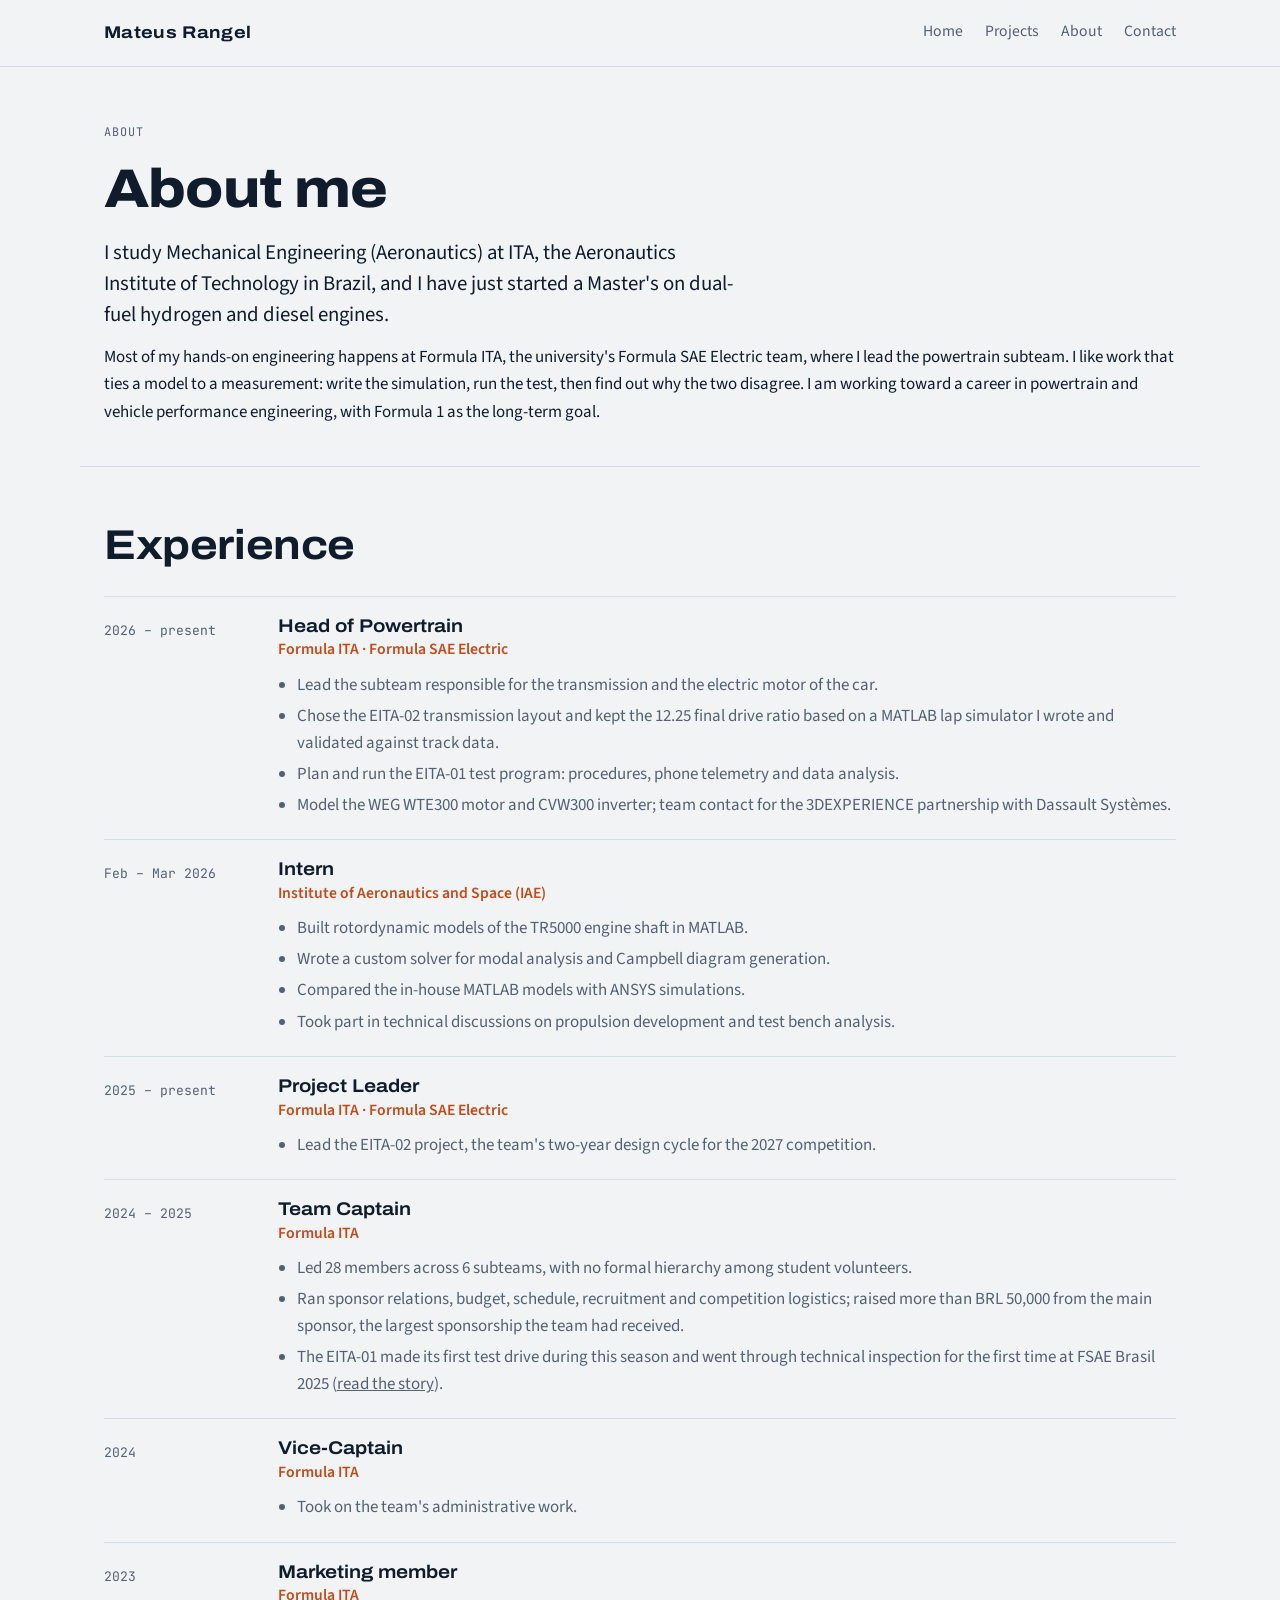
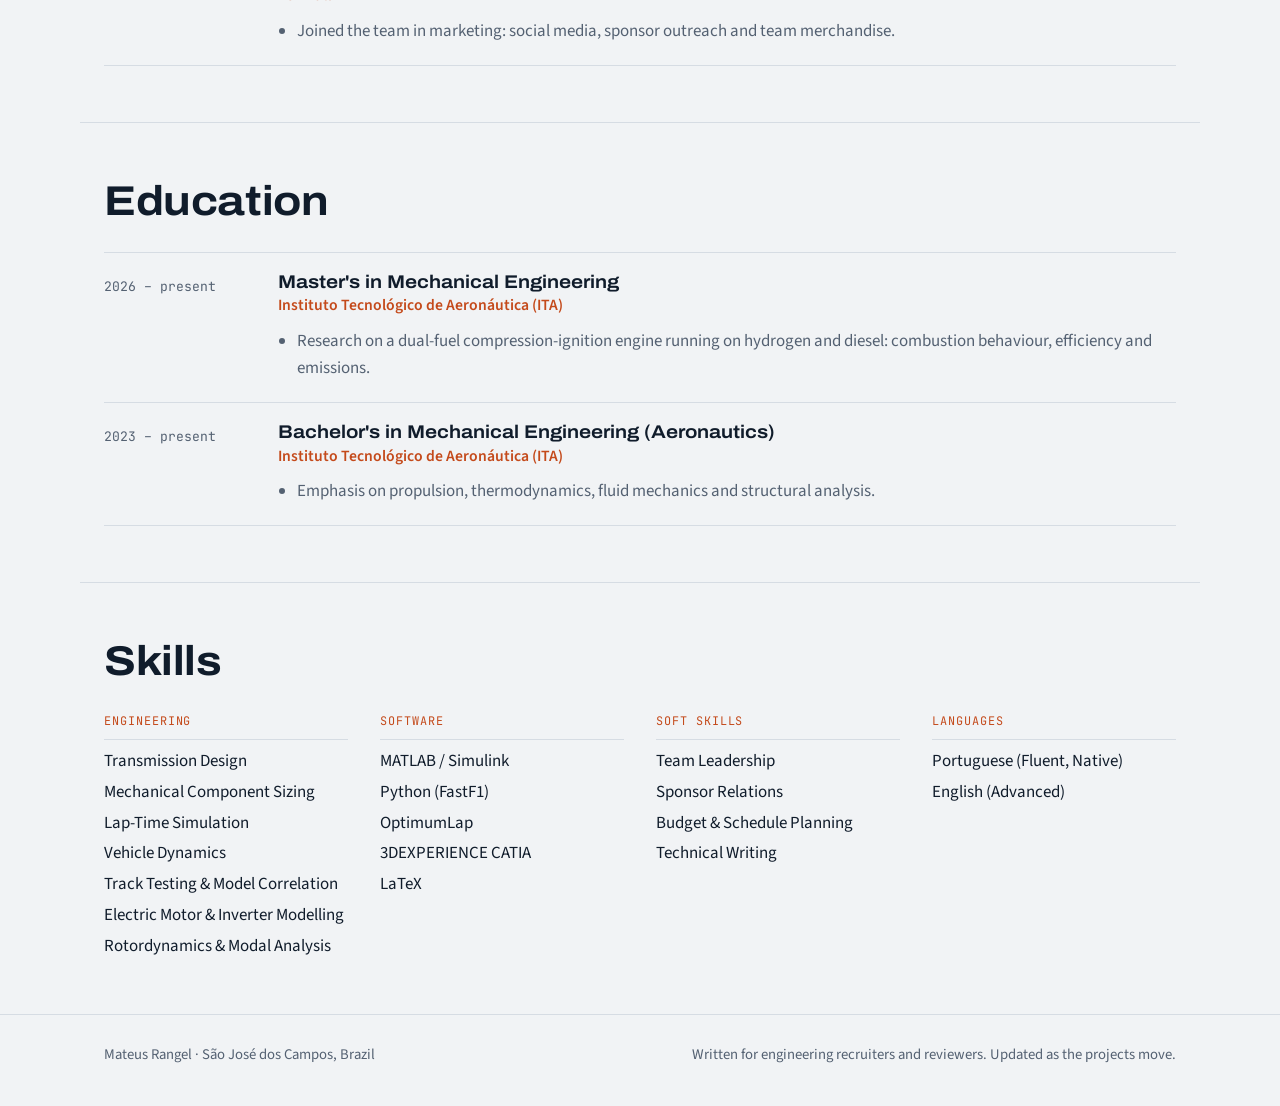
==== about.html @ 41fef6cf "Página da capitania e FSAE Brasil 2025, gráficos refeitos e nome sem ícone - Novo card e página proj" ====
<!DOCTYPE html>
<html lang="en">
<head>
  <meta charset="UTF-8">
  <meta name="viewport" content="width=device-width, initial-scale=1, viewport-fit=cover">
  <title>About | Mateus Rangel</title>
  <meta name="description" content="About Mateus Rangel: experience, education and skills in powertrain and vehicle performance engineering.">
  <link rel="preconnect" href="https://fonts.googleapis.com">
  <link rel="preconnect" href="https://fonts.gstatic.com" crossorigin>
  <link rel="stylesheet" href="https://fonts.googleapis.com/css2?family=Archivo:wdth,wght@100..125,400..800&family=JetBrains+Mono:wght@400;500&family=Source+Sans+3:wght@400;600&display=swap">
  <link rel="stylesheet" href="css/style.css">
</head>
<body>
  <header class="site-header">
    <div class="wrap nav">
      <a class="brand" href="index.html" data-nav>
        <span>Mateus Rangel</span>
      </a>
      <button class="nav-toggle" type="button" aria-expanded="false" aria-controls="nav-links">Menu</button>
      <nav class="nav-links" id="nav-links" aria-label="Main">
        <a href="index.html" data-nav>Home</a>
        <a href="projects.html" data-nav>Projects</a>
        <a href="about.html" data-nav>About</a>
        <a href="contact.html" data-nav>Contact</a>
      </nav>
    </div>
  </header>

  <main>
    <section class="wrap p-banner">
      <p class="label">About</p>
      <h1>About me</h1>
      <div class="prose">
        <p class="lead">I study Mechanical Engineering (Aeronautics) at ITA, the Aeronautics Institute of Technology in Brazil, and I have just started a Master's on dual-fuel hydrogen and diesel engines.</p>
        <p>Most of my hands-on engineering happens at Formula ITA, the university's Formula SAE Electric team, where I lead the powertrain subteam. I like work that ties a model to a measurement: write the simulation, run the test, then find out why the two disagree. I am working toward a career in powertrain and vehicle performance engineering, with Formula 1 as the long-term goal.</p>
      </div>
    </section>

    <section class="wrap section" aria-labelledby="exp">
      <h2 id="exp">Experience</h2>
      <div class="timeline">
        <article class="tl-item">
          <span class="when">2026 – present</span>
          <div>
            <h3>Head of Powertrain</h3>
            <span class="org">Formula ITA · Formula SAE Electric</span>
            <ul>
              <li>Lead the subteam responsible for the transmission and the electric motor of the car.</li>
              <li>Chose the EITA-02 transmission layout and kept the 12.25 final drive ratio based on a MATLAB lap simulator I wrote and validated against track data.</li>
              <li>Plan and run the EITA-01 test program: procedures, phone telemetry and data analysis.</li>
              <li>Model the WEG WTE300 motor and CVW300 inverter; team contact for the 3DEXPERIENCE partnership with Dassault Systèmes.</li>
            </ul>
          </div>
        </article>
        <article class="tl-item">
          <span class="when">Feb – Mar 2026</span>
          <div>
            <h3>Intern</h3>
            <span class="org">Institute of Aeronautics and Space (IAE)</span>
            <ul>
              <li>Built rotordynamic models of the TR5000 engine shaft in MATLAB.</li>
              <li>Wrote a custom solver for modal analysis and Campbell diagram generation.</li>
              <li>Compared the in-house MATLAB models with ANSYS simulations.</li>
              <li>Took part in technical discussions on propulsion development and test bench analysis.</li>
            </ul>
          </div>
        </article>
        <article class="tl-item">
          <span class="when">2025 – present</span>
          <div>
            <h3>Project Leader</h3>
            <span class="org">Formula ITA · Formula SAE Electric</span>
            <ul>
              <li>Lead the EITA-02 project, the team's two-year design cycle for the 2027 competition.</li>
            </ul>
          </div>
        </article>
        <article class="tl-item">
          <span class="when">2024 – 2025</span>
          <div>
            <h3>Team Captain</h3>
            <span class="org">Formula ITA</span>
            <ul>
              <li>Led 28 members across 6 subteams, with no formal hierarchy among student volunteers.</li>
              <li>Ran sponsor relations, budget, schedule, recruitment and competition logistics; raised more than BRL 50,000 from the main sponsor, the largest sponsorship the team had received.</li>
              <li>The EITA-01 made its first test drive during this season and went through technical inspection for the first time at FSAE Brasil 2025 (<a href="project-fsae-2025.html" data-nav>read the story</a>).</li>
            </ul>
          </div>
        </article>
        <article class="tl-item">
          <span class="when">2024</span>
          <div>
            <h3>Vice-Captain</h3>
            <span class="org">Formula ITA</span>
            <ul>
              <li>Took on the team's administrative work.</li>
            </ul>
          </div>
        </article>
        <article class="tl-item">
          <span class="when">2023</span>
          <div>
            <h3>Marketing member</h3>
            <span class="org">Formula ITA</span>
            <ul>
              <li>Joined the team in marketing: social media, sponsor outreach and team merchandise.</li>
            </ul>
          </div>
        </article>
      </div>
    </section>

    <section class="wrap section" aria-labelledby="edu">
      <h2 id="edu">Education</h2>
      <div class="timeline">
        <article class="tl-item">
          <span class="when">2026 – present</span>
          <div>
            <h3>Master's in Mechanical Engineering</h3>
            <span class="org">Instituto Tecnológico de Aeronáutica (ITA)</span>
            <ul>
              <li>Research on a dual-fuel compression-ignition engine running on hydrogen and diesel: combustion behaviour, efficiency and emissions.</li>
            </ul>
          </div>
        </article>
        <article class="tl-item">
          <span class="when">2023 – present</span>
          <div>
            <h3>Bachelor's in Mechanical Engineering (Aeronautics)</h3>
            <span class="org">Instituto Tecnológico de Aeronáutica (ITA)</span>
            <ul>
              <li>Emphasis on propulsion, thermodynamics, fluid mechanics and structural analysis.</li>
            </ul>
          </div>
        </article>
      </div>
    </section>

    <section class="wrap section" aria-labelledby="skills">
      <h2 id="skills">Skills</h2>
      <div class="skills">
        <div class="skill-group">
          <span class="label">Engineering</span>
          <ul>
            <li>Transmission Design</li>
            <li>Mechanical Component Sizing</li>
            <li>Lap-Time Simulation</li>
            <li>Vehicle Dynamics</li>
            <li>Track Testing &amp; Model Correlation</li>
            <li>Electric Motor &amp; Inverter Modelling</li>
            <li>Rotordynamics &amp; Modal Analysis</li>
          </ul>
        </div>
        <div class="skill-group">
          <span class="label">Software</span>
          <ul>
            <li>MATLAB / Simulink</li>
            <li>Python (FastF1)</li>
            <li>OptimumLap</li>
            <li>3DEXPERIENCE CATIA</li>
            <li>LaTeX</li>
          </ul>
        </div>
        <div class="skill-group">
          <span class="label">Soft Skills</span>
          <ul>
            <li>Team Leadership</li>
            <li>Sponsor Relations</li>
            <li>Budget &amp; Schedule Planning</li>
            <li>Technical Writing</li>
          </ul>
        </div>
        <div class="skill-group">
          <span class="label">Languages</span>
          <ul>
            <li>Portuguese (Fluent, Native)</li>
            <li>English (Advanced)</li>
          </ul>
        </div>
      </div>
    </section>

    <!-- Certifications: add a section here when ready, using the same .timeline markup. -->
  </main>

  <footer class="site-footer">
    <div class="wrap">
      <span>Mateus Rangel · São José dos Campos, Brazil</span>
      <span>Written for engineering recruiters and reviewers. Updated as the projects move.</span>
    </div>
  </footer>

  <script src="js/site.js"></script>
</body>
</html>
---- css/style.css ----
/* Layout: a data-logger sheet. Quiet paper and ink everywhere, one live telemetry
   panel in the hero, and project pages split into three engineering pillars. */
:root {
  --paper: #f1f3f5;
  --surface: #ffffff;
  --ink: #101c2b;
  --muted: #546172;
  --line: #d6dce3;
  --accent: #c44a1b;      /* torque orange: buttons, links, fast end of the speed map */
  --accent-ink: #ffffff;
  --slow: #2c6aa8;        /* slow end of the speed map */
  --grid: rgba(16, 28, 43, 0.07);
  --shadow: 0 1px 2px rgba(16, 28, 43, 0.06), 0 10px 28px rgba(16, 28, 43, 0.07);

  --font-display: "Archivo", "Arial Narrow", "Helvetica Neue", Arial, sans-serif;
  --font-body: "Source Sans 3", "Segoe UI", "Helvetica Neue", Arial, sans-serif;
  --font-mono: "JetBrains Mono", "Cascadia Mono", Consolas, "Courier New", monospace;

  --step--1: 0.84rem;
  --step-0: 1.06rem;
  --step-1: 1.3rem;
  --step-2: 1.7rem;
  --step-3: clamp(2rem, 3.4vw, 2.6rem);
  --step-4: clamp(2.4rem, 5vw, 3.8rem);

  --max: 1120px;
  --radius: 10px;
}
@media (prefers-color-scheme: dark) {
  :root:not([data-theme="light"]) {
    --paper: #0c121a;
    --surface: #131c27;
    --ink: #e4ebf2;
    --muted: #93a1b2;
    --line: #243142;
    --accent: #ff7d44;
    --accent-ink: #1a0d06;
    --slow: #5b9fe3;
    --grid: rgba(228, 235, 242, 0.06);
    --shadow: 0 1px 2px rgba(0, 0, 0, 0.3), 0 10px 28px rgba(0, 0, 0, 0.35);
    color-scheme: dark;
  }
}
:root[data-theme="dark"] {
  --paper: #0c121a;
  --surface: #131c27;
  --ink: #e4ebf2;
  --muted: #93a1b2;
  --line: #243142;
  --accent: #ff7d44;
  --accent-ink: #1a0d06;
  --slow: #5b9fe3;
  --grid: rgba(228, 235, 242, 0.06);
  --shadow: 0 1px 2px rgba(0, 0, 0, 0.3), 0 10px 28px rgba(0, 0, 0, 0.35);
  color-scheme: dark;
}

*, *::before, *::after { box-sizing: border-box; }
html { scroll-behavior: smooth; }
body {
  margin: 0;
  background: var(--paper);
  color: var(--ink);
  font-family: var(--font-body);
  font-size: var(--step-0);
  line-height: 1.6;
  animation: page-in 260ms ease both;
}
body.page-exit { opacity: 0; transition: opacity 160ms ease; }
@keyframes page-in { from { opacity: 0.4; } to { opacity: 1; } }

img { max-width: 100%; display: block; height: auto; }
a { color: inherit; }
h1, h2, h3 {
  font-family: var(--font-display);
  font-stretch: 112%;
  line-height: 1.08;
  margin: 0;
  text-wrap: balance;
}
h2 { font-size: var(--step-3); font-weight: 700; letter-spacing: -0.01em; }
h3 { font-size: var(--step-1); font-weight: 650; }
p { margin: 0; }
:focus-visible { outline: 2px solid var(--accent); outline-offset: 3px; border-radius: 4px; }

.wrap { width: 100%; max-width: var(--max); margin-inline: auto; padding-inline: 24px; }
@media (max-width: 520px) { .wrap { padding-inline: 16px; } }

.label {
  font-family: var(--font-mono);
  font-size: 0.74rem;
  letter-spacing: 0.08em;
  text-transform: uppercase;
  color: var(--muted);
}
.lead { color: var(--muted); font-size: var(--step-1); line-height: 1.5; max-width: 62ch; }
.num { font-variant-numeric: tabular-nums; }

/* Header */
.site-header {
  position: sticky;
  top: env(safe-area-inset-top, 0px);
  z-index: 20;
  background: color-mix(in srgb, var(--paper) 88%, transparent);
  backdrop-filter: blur(10px);
  border-bottom: 1px solid var(--line);
}
.nav { display: flex; align-items: center; justify-content: space-between; gap: 16px; min-height: 66px; }
.brand { display: inline-flex; align-items: center; gap: 10px; text-decoration: none; font-family: var(--font-display); font-stretch: 115%; font-weight: 700; letter-spacing: 0.02em; }
.nav-links { display: flex; gap: 22px; font-size: 0.98rem; }
.nav-links a { text-decoration: none; color: var(--muted); padding-block: 6px; border-bottom: 2px solid transparent; transition: color 150ms ease, border-color 150ms ease; }
.nav-links a:hover, .nav-links a[aria-current="page"] { color: var(--ink); border-bottom-color: var(--accent); }
.nav-toggle { display: none; font: inherit; font-family: var(--font-mono); font-size: 0.8rem; text-transform: uppercase; letter-spacing: 0.08em; background: none; color: var(--ink); border: 1px solid var(--line); border-radius: 6px; padding: 6px 12px; cursor: pointer; }
@media (max-width: 680px) {
  .nav-toggle { display: inline-block; }
  .nav-links { display: none; position: absolute; left: 0; right: 0; top: 100%; flex-direction: column; gap: 0; background: var(--surface); border-bottom: 1px solid var(--line); padding: 8px 16px 14px; }
  .nav-links.open { display: flex; }
  .nav-links a { padding-block: 10px; }
}

/* Buttons */
.btn {
  display: inline-flex; align-items: center; gap: 8px;
  padding: 11px 20px; border-radius: 6px;
  font-weight: 600; text-decoration: none; font-size: 1rem;
  border: 1px solid var(--accent);
  transition: transform 160ms ease, background 160ms ease, color 160ms ease;
}
.btn.primary { background: var(--accent); color: var(--accent-ink); }
.btn.ghost { color: var(--ink); border-color: var(--line); background: var(--surface); }
.btn:hover { transform: translateY(-1px); }
.btn.ghost:hover { border-color: var(--accent); }

/* Hero */
.hero { display: grid; grid-template-columns: minmax(0, 1fr) minmax(0, 1.08fr); gap: 48px; align-items: center; padding-block: 64px 56px; }
.hero-text { display: grid; gap: 22px; min-width: 0; }
.hero h1 { font-size: var(--step-4); font-weight: 800; font-stretch: 118%; letter-spacing: -0.02em; }
.hero h1 .amp { color: var(--accent); font-weight: 500; }
.hero p.intro { color: var(--muted); font-size: var(--step-1); line-height: 1.5; max-width: 34ch; }
.hero-actions { display: flex; flex-wrap: wrap; gap: 12px; }
@media (max-width: 900px) { .hero { grid-template-columns: minmax(0, 1fr); gap: 36px; padding-block: 40px; } .hero p.intro { max-width: 52ch; } }

/* Telemetry panel */
.logger { background: var(--surface); border: 1px solid var(--line); border-radius: var(--radius); box-shadow: var(--shadow); overflow: hidden; min-width: 0; }
.logger-bar { display: flex; justify-content: space-between; align-items: center; gap: 12px; padding: 10px 14px; border-bottom: 1px solid var(--line); font-family: var(--font-mono); font-size: 0.72rem; letter-spacing: 0.06em; text-transform: uppercase; color: var(--muted); flex-wrap: wrap; }
.rec { display: inline-flex; align-items: center; gap: 7px; }
.rec::before { content: ""; width: 7px; height: 7px; border-radius: 50%; background: var(--accent); animation: blink 1.4s steps(2, start) infinite; }
@keyframes blink { to { visibility: hidden; } }
.logger-body { display: grid; grid-template-columns: minmax(0, 1fr) 128px; }
.map-wrap { position: relative; aspect-ratio: 1 / 0.92; max-width: 100%; background-image: linear-gradient(var(--grid) 1px, transparent 1px), linear-gradient(90deg, var(--grid) 1px, transparent 1px); background-size: 28px 28px; }
.map-wrap canvas { position: absolute; inset: 0; width: 100%; height: 100%; }
.channels { border-left: 1px solid var(--line); display: grid; align-content: start; }
.channel { padding: 12px 14px; border-bottom: 1px solid var(--line); display: grid; gap: 2px; }
.channel .label { font-size: 0.66rem; }
.channel output { font-family: var(--font-mono); font-size: 1.45rem; font-weight: 500; font-variant-numeric: tabular-nums; line-height: 1.1; }
.channel small { font-family: var(--font-mono); font-size: 0.7rem; color: var(--muted); }
.legend { padding: 12px 14px; display: grid; gap: 6px; }
.legend-bar { height: 8px; border-radius: 4px; background: linear-gradient(90deg, var(--slow), var(--accent)); }
.legend-ends { display: flex; justify-content: space-between; font-family: var(--font-mono); font-size: 0.68rem; color: var(--muted); font-variant-numeric: tabular-nums; }
.trace { border-top: 1px solid var(--line); height: 92px; position: relative; }
.trace canvas { position: absolute; inset: 0; width: 100%; height: 100%; }
.logger-caption { padding: 10px 14px 12px; border-top: 1px solid var(--line); font-size: 0.9rem; color: var(--muted); line-height: 1.45; }
@media (max-width: 520px) {
  .logger-body { grid-template-columns: minmax(0, 1fr); }
  .channels { border-left: 0; border-top: 1px solid var(--line); grid-template-columns: repeat(3, minmax(0, 1fr)); }
  .channel { border-bottom: 0; border-right: 1px solid var(--line); padding: 10px; }
  .channel output { font-size: 1.15rem; }
  .legend { grid-column: 1 / -1; border-top: 1px solid var(--line); }
}

/* Sections */
.section { padding-block: 56px; display: grid; gap: 28px; }
.section + .section { border-top: 1px solid var(--line); }
.section-head { display: grid; gap: 10px; }

/* Pillars ("What I build") */
.pillars { display: grid; grid-template-columns: repeat(3, minmax(0, 1fr)); gap: 0; border: 1px solid var(--line); border-radius: var(--radius); background: var(--surface); }
.pillar { padding: 24px 22px; display: grid; gap: 10px; align-content: start; min-width: 0; }
.pillar + .pillar { border-left: 1px solid var(--line); }
.pillar .label { color: var(--accent); }
.pillar p { color: var(--muted); }
@media (max-width: 820px) { .pillars { grid-template-columns: minmax(0, 1fr); } .pillar + .pillar { border-left: 0; border-top: 1px solid var(--line); } }

/* Project cards */
.cards { display: grid; grid-template-columns: repeat(2, minmax(0, 1fr)); gap: 20px; }
@media (max-width: 820px) { .cards { grid-template-columns: minmax(0, 1fr); } }
.card {
  display: flex; flex-direction: column; gap: 14px;
  padding: 24px; border: 1px solid var(--line); border-radius: var(--radius);
  background: var(--surface); text-decoration: none; color: inherit; min-width: 0;
  transition: transform 200ms ease, box-shadow 200ms ease, border-color 200ms ease;
}
.card:hover { transform: translateY(-3px); box-shadow: var(--shadow); border-color: color-mix(in srgb, var(--accent) 45%, var(--line)); }
.card-top { display: flex; justify-content: space-between; align-items: center; gap: 12px; flex-wrap: wrap; }
.status { font-family: var(--font-mono); font-size: 0.7rem; letter-spacing: 0.06em; text-transform: uppercase; padding: 3px 8px; border-radius: 4px; border: 1px solid var(--line); color: var(--muted); }
.status.live { color: var(--accent); border-color: color-mix(in srgb, var(--accent) 50%, var(--line)); }
.card h3 { font-size: var(--step-2); }
.card > p { color: var(--muted); }
.card-pillars { list-style: none; margin: 0; padding: 0; display: grid; gap: 0; border-top: 1px solid var(--line); }
.card-pillars li { display: grid; grid-template-columns: 96px minmax(0, 1fr); gap: 12px; padding-block: 10px; border-bottom: 1px solid var(--line); font-size: 0.97rem; }
.card-pillars .label { color: var(--accent); padding-top: 2px; }
.card-media { margin: -24px -24px 4px; aspect-ratio: 16 / 9; max-width: none; overflow: hidden; border-bottom: 1px solid var(--line); border-radius: var(--radius) var(--radius) 0 0; background: var(--paper); }
.card-media img, .card-media svg { width: 100%; height: 100%; object-fit: cover; display: block; transition: transform 300ms ease; }
.card:hover .card-media img { transform: scale(1.03); }
.card-cta { margin-top: auto; font-weight: 600; color: var(--accent); display: inline-flex; gap: 6px; align-items: center; }
.card-cta span { transition: transform 160ms ease; }
.card:hover .card-cta span { transform: translateX(4px); }
.chips { display: flex; flex-wrap: wrap; gap: 6px; list-style: none; margin: 0; padding: 0; }
.chips li { font-family: var(--font-mono); font-size: 0.72rem; padding: 3px 8px; border-radius: 4px; background: var(--paper); border: 1px solid var(--line); color: var(--muted); }

/* Gap chart (F1 project) */
.gap-chart .grid { stroke: var(--line); stroke-width: 1; }
.gap-chart .zero { stroke: var(--muted); stroke-width: 1; }
.gap-chart .mark { stroke: var(--accent); stroke-width: 1.2; stroke-dasharray: 4 3; }
.gap-chart .series { fill: none; stroke: var(--ink); stroke-width: 2; stroke-linejoin: round; }
.gap-chart .dot { fill: var(--accent); }
.gap-chart text { fill: var(--muted); font-family: var(--font-mono); font-size: 9px; }
.gap-chart text.hl { fill: var(--accent); }
.gap-chart .bg { fill: var(--surface); }

/* Project detail */
.p-banner { padding-block: 56px 40px; display: grid; gap: 18px; border-bottom: 1px solid var(--line); }
.p-banner h1 { font-size: clamp(2.1rem, 4.6vw, 3.4rem); font-weight: 800; letter-spacing: -0.015em; max-width: 22ch; }
.p-banner .lead { max-width: 64ch; }
.facts { display: flex; flex-wrap: wrap; gap: 10px 28px; }
.facts div { display: grid; gap: 0; }
.facts dt { font-family: var(--font-mono); font-size: 0.7rem; text-transform: uppercase; letter-spacing: 0.08em; color: var(--muted); }
.facts dd { margin: 0; font-weight: 600; }
.facts dl, dl.facts { margin: 0; }

.meta { display: grid; grid-template-columns: repeat(3, minmax(0, 1fr)); gap: 0; border: 1px solid var(--line); border-radius: var(--radius); background: var(--surface); }
.meta > div { padding: 20px; display: grid; gap: 8px; align-content: start; min-width: 0; }
.meta > div + div { border-left: 1px solid var(--line); }
.meta p { color: var(--muted); font-size: 1rem; }
@media (max-width: 820px) { .meta { grid-template-columns: minmax(0, 1fr); } .meta > div + div { border-left: 0; border-top: 1px solid var(--line); } }

.pillar-nav { display: grid; grid-template-columns: repeat(3, minmax(0, 1fr)); gap: 12px; }
.pillar-nav a { display: grid; gap: 4px; padding: 16px 18px; border: 1px solid var(--line); border-radius: var(--radius); text-decoration: none; background: var(--surface); transition: border-color 160ms ease, transform 160ms ease; min-width: 0; }
.pillar-nav a:hover { border-color: var(--accent); transform: translateY(-2px); }
.pillar-nav strong { font-family: var(--font-display); font-stretch: 110%; font-size: 1.12rem; }
.pillar-nav span:last-child { color: var(--muted); font-size: 0.94rem; }
.pillar-nav .label { color: var(--accent); }
@media (max-width: 820px) { .pillar-nav { grid-template-columns: minmax(0, 1fr); } }

.pillar-section { padding-block: 56px; display: grid; gap: 26px; border-top: 1px solid var(--line); scroll-margin-top: 80px; }
.pillar-head { display: grid; gap: 10px; }
.pillar-head .label { color: var(--accent); }
.prose { display: grid; gap: 14px; }
.prose p { color: var(--ink); }

.stats { display: grid; grid-template-columns: repeat(auto-fit, minmax(170px, 1fr)); gap: 0; border: 1px solid var(--line); border-radius: var(--radius); background: var(--surface); overflow: hidden; }
.stat { padding: 16px 18px; display: grid; gap: 4px; border-right: 1px solid var(--line); border-bottom: 1px solid var(--line); margin: 0 -1px -1px 0; }
.stat b { font-family: var(--font-mono); font-weight: 500; font-size: 1.55rem; font-variant-numeric: tabular-nums; line-height: 1.15; }
.stat span { color: var(--muted); font-size: 0.92rem; line-height: 1.35; }

.two-col { display: grid; grid-template-columns: minmax(0, 1fr) minmax(0, 1fr); gap: 24px; align-items: start; }
@media (max-width: 860px) { .two-col { grid-template-columns: minmax(0, 1fr); } }

figure { margin: 0; display: grid; gap: 8px; min-width: 0; }
figure .frame { border: 1px solid var(--line); border-radius: var(--radius); background: var(--surface); overflow: hidden; }
figcaption { font-size: 0.9rem; color: var(--muted); line-height: 1.45; }
.chart-box { position: relative; height: clamp(280px, 34vw, 360px); }
.chart-box canvas { position: absolute; inset: 0; width: 100%; height: 100%; cursor: crosshair; }
.chart-tip { position: absolute; top: 0; left: 0; pointer-events: none; padding: 6px 10px; border: 1px solid var(--line); border-radius: 6px; background: var(--surface); box-shadow: var(--shadow); font-family: var(--font-mono); font-size: 0.78rem; line-height: 1.35; color: var(--ink); white-space: nowrap; font-variant-numeric: tabular-nums; }
.chart-tip span { color: var(--muted); }
.diagram svg { width: 100%; height: auto; display: block; }

.table-wrap { overflow-x: auto; border: 1px solid var(--line); border-radius: var(--radius); background: var(--surface); }
table { border-collapse: collapse; width: 100%; min-width: 620px; font-size: 0.95rem; }
th, td { text-align: left; padding: 10px 14px; border-bottom: 1px solid var(--line); vertical-align: top; }
th { font-family: var(--font-mono); font-size: 0.7rem; font-weight: 500; text-transform: uppercase; letter-spacing: 0.06em; color: var(--muted); }
td.n { font-variant-numeric: tabular-nums; font-family: var(--font-mono); font-size: 0.88rem; }
tr:last-child td { border-bottom: 0; }
tr.hl td { background: color-mix(in srgb, var(--accent) 9%, transparent); }

details.tech { border: 1px solid var(--line); border-radius: var(--radius); background: var(--surface); }
details.tech + details.tech { margin-top: -14px; }
details.tech summary { cursor: pointer; padding: 16px 20px; font-weight: 600; font-size: 1.05rem; list-style: none; display: flex; justify-content: space-between; gap: 16px; align-items: center; }
details.tech summary::-webkit-details-marker { display: none; }
details.tech summary::after { content: "+"; font-family: var(--font-mono); font-weight: 400; color: var(--accent); font-size: 1.2rem; transition: transform 160ms ease; }
details.tech[open] summary::after { transform: rotate(45deg); }
details.tech .body { padding: 0 20px 20px; display: grid; gap: 12px; color: var(--ink); }
details.tech .body ul { margin: 0; padding-left: 1.1em; display: grid; gap: 6px; }
.formula { font-family: var(--font-mono); font-size: 0.92rem; background: var(--paper); border: 1px solid var(--line); border-radius: 6px; padding: 10px 14px; overflow-x: auto; white-space: nowrap; }

.method { list-style: none; margin: 0; padding: 0; display: flex; flex-wrap: wrap; gap: 8px; align-items: center; }
.method li { font-family: var(--font-mono); font-size: 0.8rem; padding: 6px 10px; border: 1px solid var(--line); border-radius: 6px; background: var(--surface); }
.method li.sep { border: 0; background: none; padding: 0; color: var(--accent); }

.callout { border-left: 3px solid var(--accent); padding: 4px 0 4px 16px; color: var(--ink); font-size: var(--step-1); line-height: 1.5; }
.tl-item h3 + p { margin-top: 6px; color: var(--muted); }

/* About */
.timeline { display: grid; gap: 0; border-top: 1px solid var(--line); }
.tl-item { display: grid; grid-template-columns: 150px minmax(0, 1fr); gap: 24px; padding-block: 20px; border-bottom: 1px solid var(--line); }
.tl-item .when { font-family: var(--font-mono); font-size: 0.82rem; color: var(--muted); padding-top: 3px; font-variant-numeric: tabular-nums; }
.tl-item h3 { font-size: 1.15rem; }
.tl-item .org { color: var(--accent); font-weight: 600; font-size: 0.98rem; }
.tl-item ul { margin: 8px 0 0; padding-left: 1.1em; color: var(--muted); display: grid; gap: 4px; }
@media (max-width: 620px) { .tl-item { grid-template-columns: minmax(0, 1fr); gap: 6px; } }
/* Skills: one column per group, items stacked one under the other */
.skills { display: grid; grid-template-columns: repeat(4, minmax(0, 1fr)); gap: 32px; }
@media (max-width: 900px) { .skills { grid-template-columns: repeat(2, minmax(0, 1fr)); } }
@media (max-width: 520px) { .skills { grid-template-columns: minmax(0, 1fr); gap: 24px; } }
.skill-group { display: grid; gap: 10px; align-content: start; min-width: 0; }
.skill-group .label { color: var(--accent); padding-bottom: 8px; border-bottom: 1px solid var(--line); }
.skill-group ul { list-style: none; margin: 0; padding: 0; display: grid; gap: 8px; }
.skill-group li { line-height: 1.35; }

/* Contact */
.contact-grid { display: grid; grid-template-columns: repeat(2, minmax(0, 1fr)); gap: 16px; }
@media (max-width: 700px) { .contact-grid { grid-template-columns: minmax(0, 1fr); } }
.contact-item { padding: 22px; border: 1px solid var(--line); border-radius: var(--radius); background: var(--surface); display: grid; gap: 10px; min-width: 0; }
.contact-item .value { font-family: var(--font-mono); font-size: 1rem; overflow-wrap: anywhere; user-select: all; }
.copy-btn { justify-self: start; font: inherit; font-size: 0.9rem; font-weight: 600; cursor: pointer; background: none; color: var(--accent); border: 1px solid var(--line); border-radius: 6px; padding: 6px 12px; }
.copy-btn:hover { border-color: var(--accent); }

/* Footer */
.site-footer { border-top: 1px solid var(--line); padding-block: 28px 40px; color: var(--muted); font-size: 0.92rem; }
.site-footer .wrap { display: flex; justify-content: space-between; gap: 12px; flex-wrap: wrap; }

/* Custom cursor: dot + trailing ring (desktop pointers only) */
.cursor-dot, .cursor-ring { position: fixed; left: 0; top: 0; pointer-events: none; border-radius: 50%; transform: translate(-50%, -50%); opacity: 0; }
.cursor-dot { width: 6px; height: 6px; background: var(--accent); z-index: 10000; }
.cursor-ring { width: 34px; height: 34px; border: 1.5px solid var(--accent); z-index: 9999; transition: width 200ms ease, height 200ms ease, opacity 200ms ease; }
body.has-cursor .cursor-dot { opacity: 1; }
body.has-cursor .cursor-ring { opacity: 0.55; }
body.has-cursor .cursor-ring.hover { width: 54px; height: 54px; opacity: 0.3; }
@media (hover: none), (pointer: coarse) { .cursor-dot, .cursor-ring { display: none; } }

@media (prefers-reduced-motion: reduce) {
  *, *::before, *::after { animation: none !important; transition: none !important; scroll-behavior: auto !important; }
}
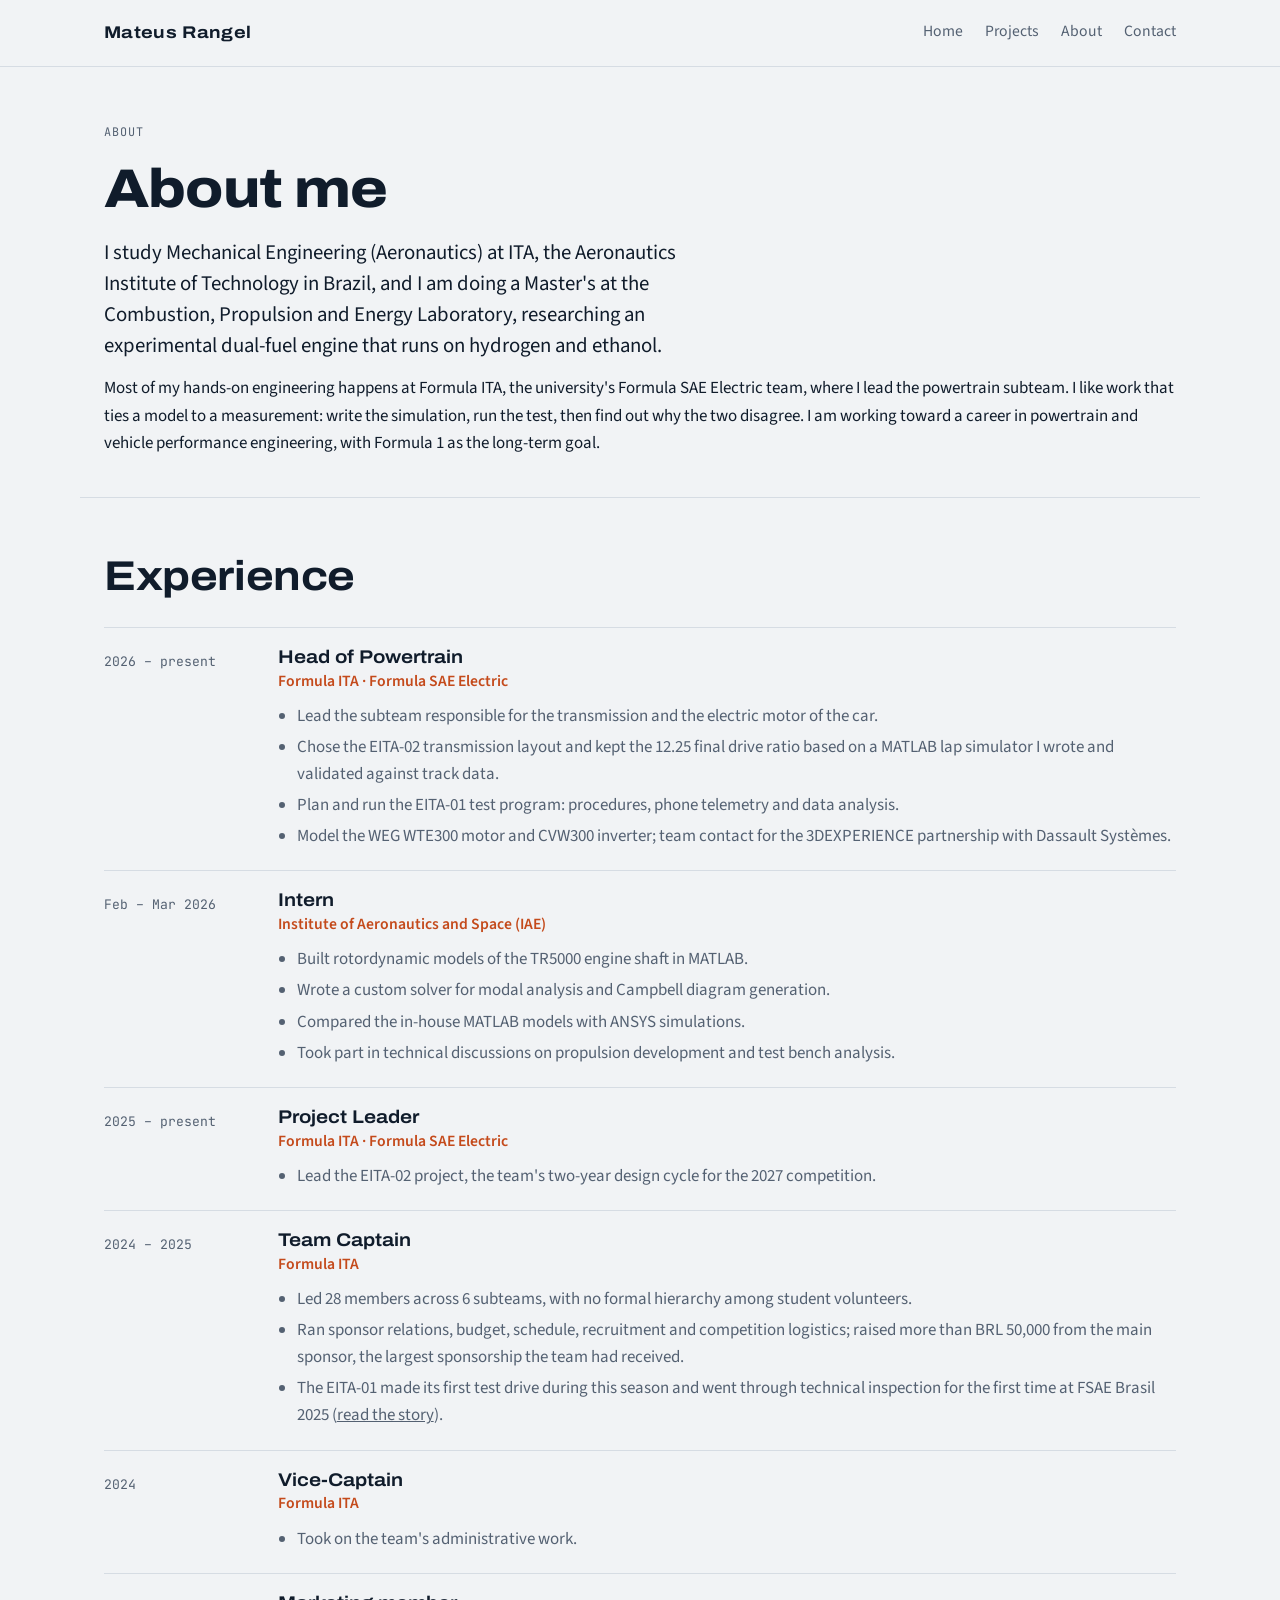
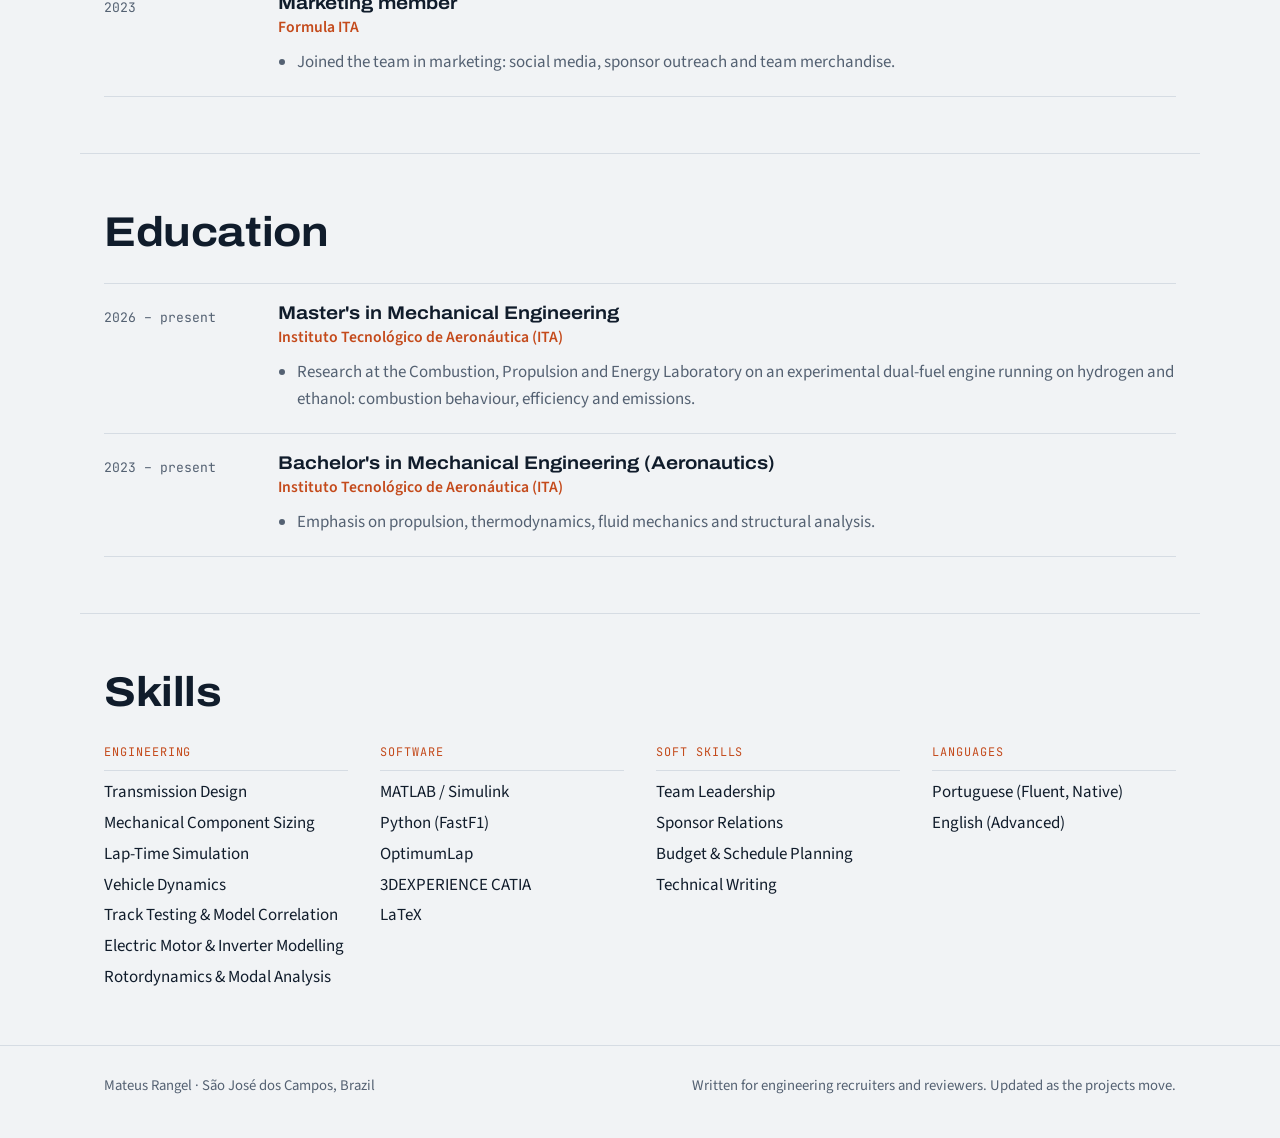
==== commit 6f4e0270: "Add files via upload" ====
--- a/about.html
+++ b/about.html
@@ -31,7 +31,7 @@
       <p class="label">About</p>
       <h1>About me</h1>
       <div class="prose">
-        <p class="lead">I study Mechanical Engineering (Aeronautics) at ITA, the Aeronautics Institute of Technology in Brazil, and I have just started a Master's on dual-fuel hydrogen and diesel engines.</p>
+        <p class="lead">I study Mechanical Engineering (Aeronautics) at ITA, the Aeronautics Institute of Technology in Brazil, and I am doing a Master's at the Combustion, Propulsion and Energy Laboratory, researching an experimental dual-fuel engine that runs on hydrogen and ethanol.</p>
         <p>Most of my hands-on engineering happens at Formula ITA, the university's Formula SAE Electric team, where I lead the powertrain subteam. I like work that ties a model to a measurement: write the simulation, run the test, then find out why the two disagree. I am working toward a career in powertrain and vehicle performance engineering, with Formula 1 as the long-term goal.</p>
       </div>
     </section>
@@ -119,7 +119,7 @@
             <h3>Master's in Mechanical Engineering</h3>
             <span class="org">Instituto Tecnológico de Aeronáutica (ITA)</span>
             <ul>
-              <li>Research on a dual-fuel compression-ignition engine running on hydrogen and diesel: combustion behaviour, efficiency and emissions.</li>
+              <li>Research at the Combustion, Propulsion and Energy Laboratory on an experimental dual-fuel engine running on hydrogen and ethanol: combustion behaviour, efficiency and emissions.</li>
             </ul>
           </div>
         </article>
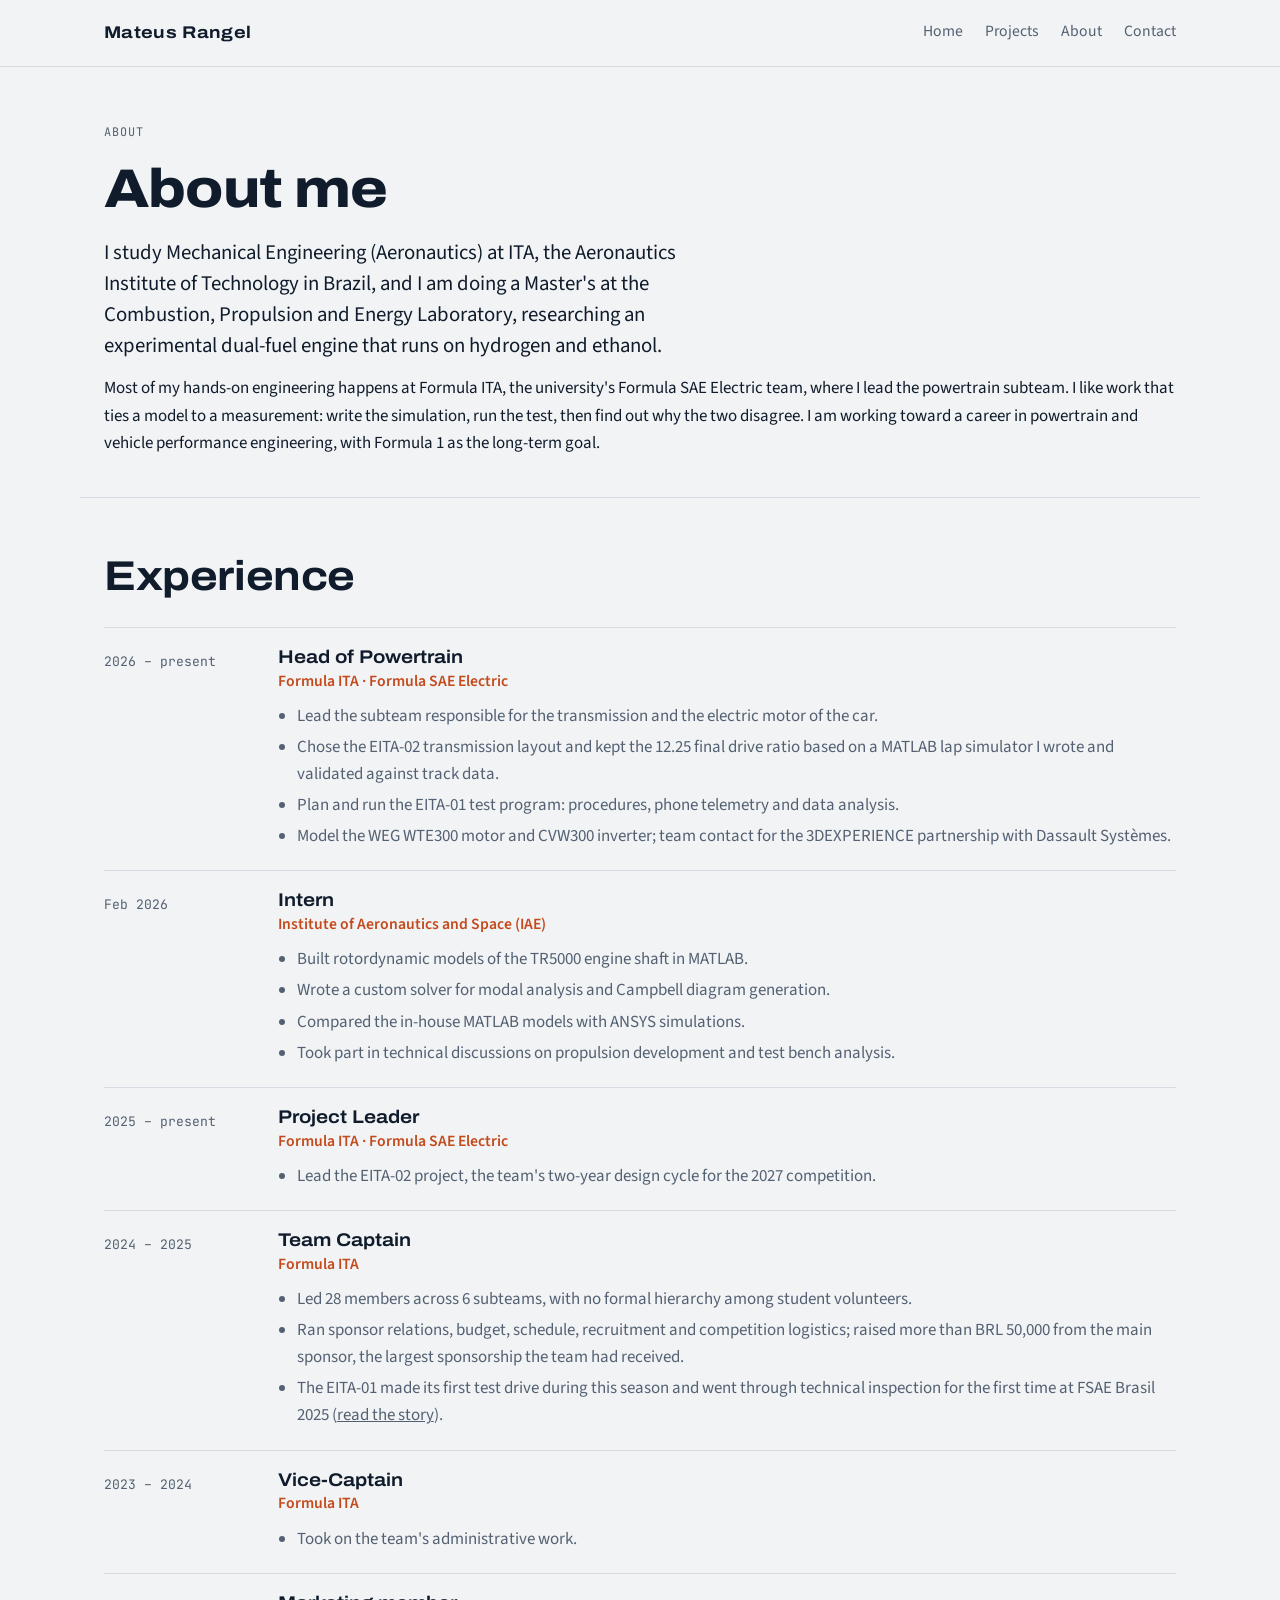
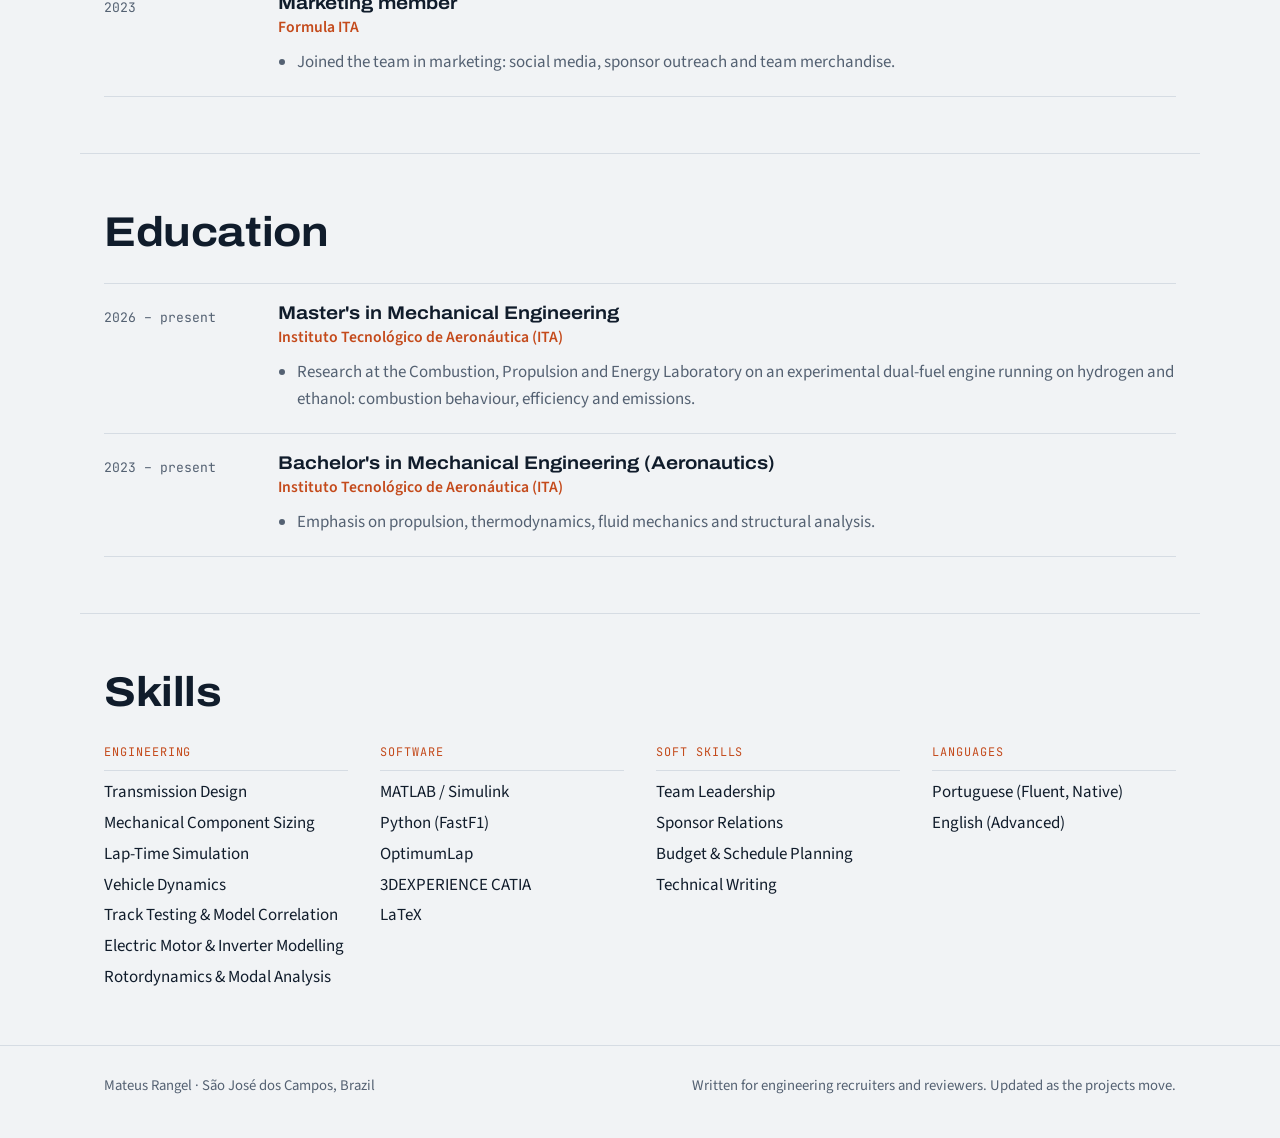
==== commit 44225765: "Corrige datas (vice 2023-2024, capitão 2024-2025, IAE fev/2026) e a correia do EITA-01 Co-Authored-B" ====
--- a/about.html
+++ b/about.html
@@ -53,7 +53,7 @@
           </div>
         </article>
         <article class="tl-item">
-          <span class="when">Feb – Mar 2026</span>
+          <span class="when">Feb 2026</span>
           <div>
             <h3>Intern</h3>
             <span class="org">Institute of Aeronautics and Space (IAE)</span>
@@ -88,7 +88,7 @@
           </div>
         </article>
         <article class="tl-item">
-          <span class="when">2024</span>
+          <span class="when">2023 – 2024</span>
           <div>
             <h3>Vice-Captain</h3>
             <span class="org">Formula ITA</span>
